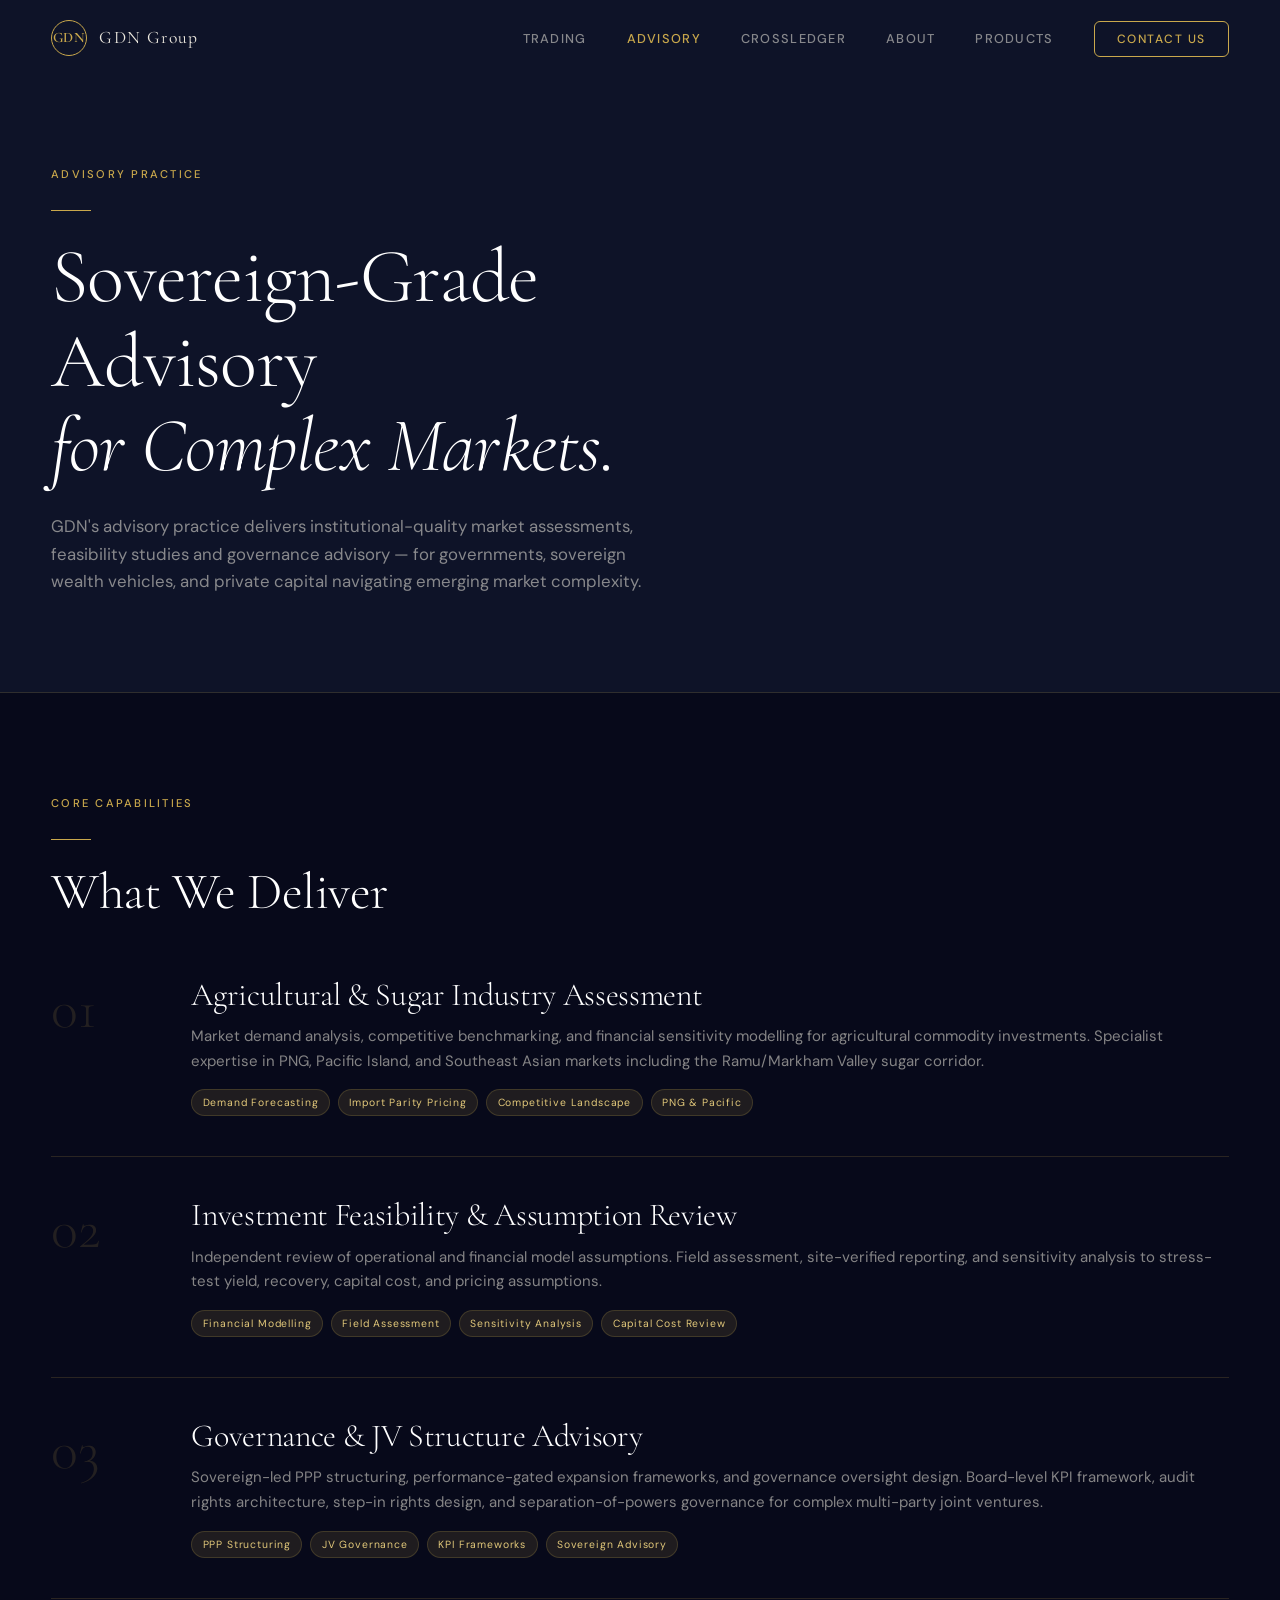
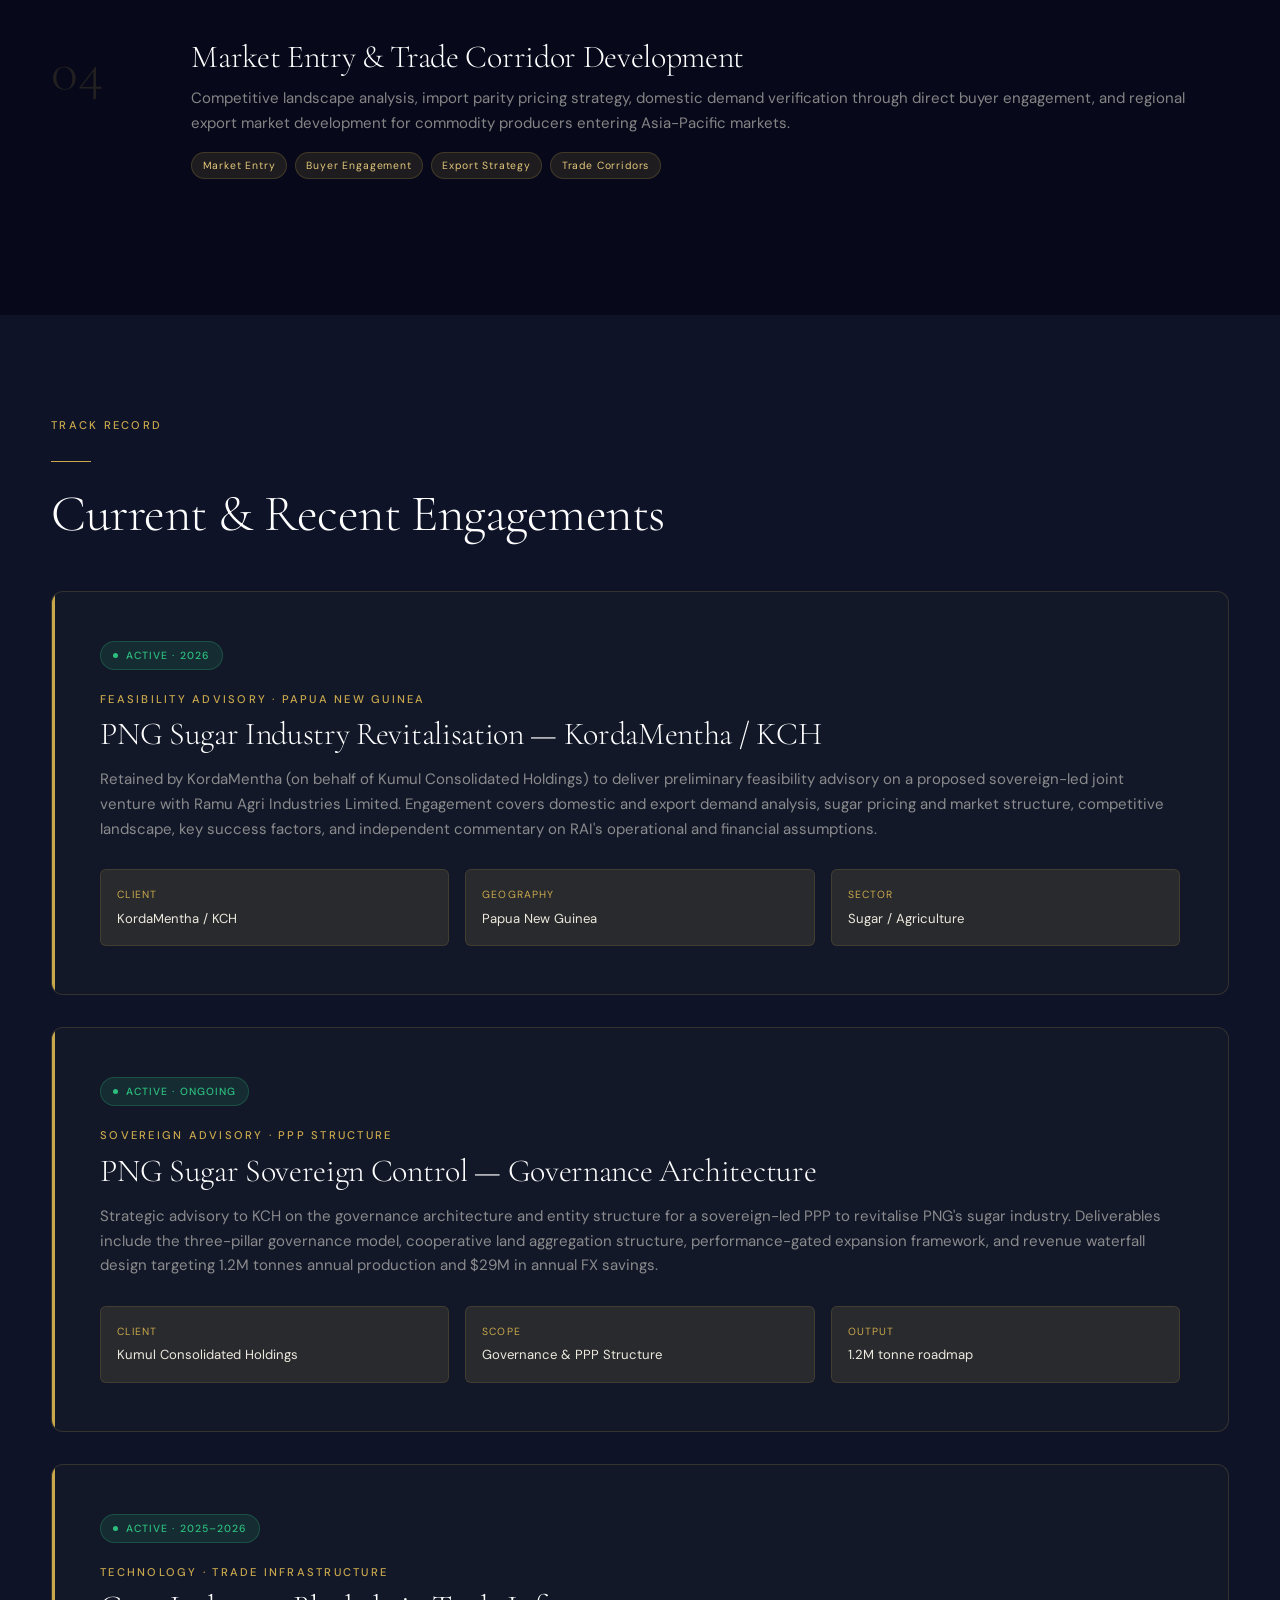
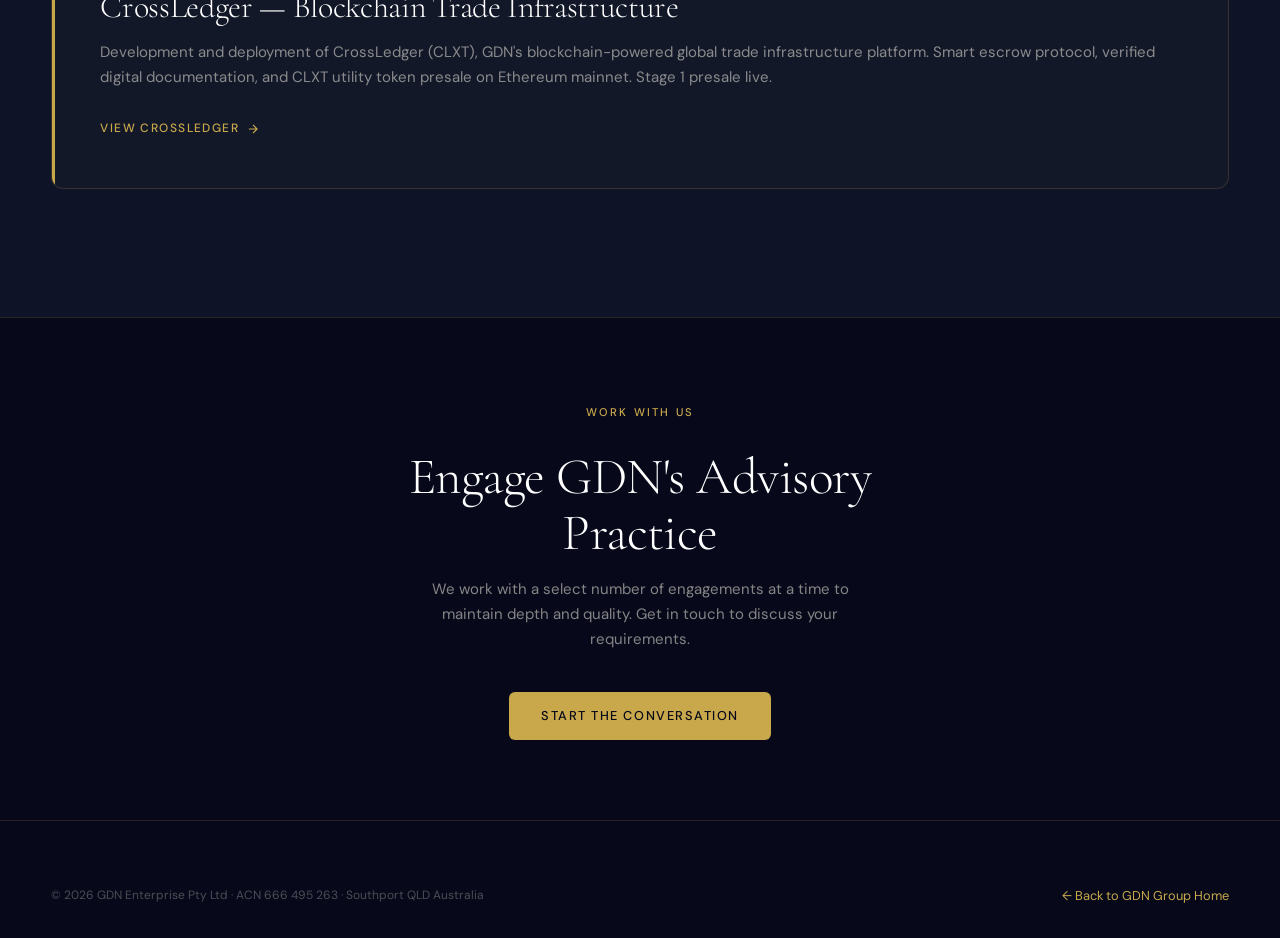
==== pages/advisory.html @ 96ab4cd5 "Add files via upload" ====
<!DOCTYPE html>
<html lang="en">
<head>
  <meta charset="UTF-8" />
  <meta name="viewport" content="width=device-width, initial-scale=1.0" />
  <title>Strategic Advisory — GDN Group</title>
  <meta name="description" content="GDN Group's strategic advisory practice delivers sovereign-grade feasibility, market assessment and investment advisory for governments, institutions and private capital." />
  <link rel="stylesheet" href="../css/style.css" />
  <link rel="preconnect" href="https://fonts.googleapis.com" />
  <style>
    .page-hero { padding: 10rem 0 6rem; background: var(--navy-mid); border-bottom: 1px solid var(--border); }
    .case-card { background: var(--navy-card); border: 1px solid var(--border); border-radius: var(--radius-lg); padding: 3rem; position: relative; overflow: hidden; margin-bottom: 2rem; }
    .case-card::before { content:''; position:absolute; top:0; left:0; bottom:0; width:3px; background:var(--gold); }
    .case-status { display:inline-flex; align-items:center; gap:0.5rem; padding:0.3rem 0.75rem; border-radius:20px; font-size:0.65rem; font-weight:500; letter-spacing:0.1em; text-transform:uppercase; margin-bottom:1.25rem; }
    .status-active { background:rgba(45,191,126,0.12); border:1px solid rgba(45,191,126,0.25); color:#2DBF7E; }
    .status-active::before { content:''; width:5px; height:5px; background:#2DBF7E; border-radius:50%; }
    .capability-row { display:grid; grid-template-columns:100px 1fr; gap:2.5rem; align-items:start; padding:2.5rem 0; border-bottom:1px solid var(--border); }
    .capability-row:last-child { border-bottom:none; }
    .cap-num { font-family:'Cormorant Garamond',serif; font-size:3.5rem; color:rgba(201,168,76,0.15); line-height:1; font-weight:300; padding-top:4px; }
    .mini-stat { background:var(--gold-dim); border:1px solid rgba(201,168,76,0.15); border-radius:var(--radius); padding:1rem; }
    .mini-stat-label { font-size:0.65rem; letter-spacing:0.1em; text-transform:uppercase; color:var(--gold); margin-bottom:0.25rem; }
    .mini-stat-val { font-size:0.82rem; color:var(--cream); }
  </style>
</head>
<body>

<nav class="nav scrolled">
  <div class="nav-inner">
    <a href="../index.html" class="nav-logo">
      <div class="nav-logo-mark">GDN</div>
      <span class="nav-logo-text">GDN Group</span>
    </a>
    <ul class="nav-links">
      <li><a href="../index.html#trading">Trading</a></li>
      <li><a href="advisory.html" class="active">Advisory</a></li>
      <li><a href="../index.html#crossledger">CrossLedger</a></li>
      <li><a href="../index.html#about">About</a></li>
      <li><a href="trading.html">Products</a></li>
      <li><a href="../index.html#contact" class="nav-cta">Contact Us</a></li>
    </ul>
    <button class="nav-mobile-toggle" aria-label="Menu"><span></span><span></span><span></span></button>
  </div>
</nav>

<div class="page-hero">
  <div class="container">
    <span class="label">Advisory Practice</span>
    <div class="gold-line"></div>
    <h1 style="color:white; max-width:750px;">Sovereign-Grade Advisory<br><em>for Complex Markets.</em></h1>
    <p style="max-width:620px; margin-top:1.5rem; font-size:1.05rem;">GDN's advisory practice delivers institutional-quality market assessments, feasibility studies and governance advisory — for governments, sovereign wealth vehicles, and private capital navigating emerging market complexity.</p>
  </div>
</div>

<main>

<section style="padding:6rem 0;">
  <div class="container">
    <div class="section-header fade-up" style="margin-bottom:1rem;">
      <span class="label">Core Capabilities</span>
      <div class="gold-line"></div>
      <h2 style="color:white;">What We Deliver</h2>
    </div>
    <div class="fade-up">
      <div class="capability-row">
        <div class="cap-num">01</div>
        <div>
          <h3 style="color:white; margin-bottom:0.75rem;">Agricultural &amp; Sugar Industry Assessment</h3>
          <p style="margin-bottom:1rem;">Market demand analysis, competitive benchmarking, and financial sensitivity modelling for agricultural commodity investments. Specialist expertise in PNG, Pacific Island, and Southeast Asian markets including the Ramu/Markham Valley sugar corridor.</p>
          <div style="display:flex; flex-wrap:wrap; gap:0.5rem;">
            <span class="credential-tag">Demand Forecasting</span>
            <span class="credential-tag">Import Parity Pricing</span>
            <span class="credential-tag">Competitive Landscape</span>
            <span class="credential-tag">PNG &amp; Pacific</span>
          </div>
        </div>
      </div>
      <div class="capability-row">
        <div class="cap-num">02</div>
        <div>
          <h3 style="color:white; margin-bottom:0.75rem;">Investment Feasibility &amp; Assumption Review</h3>
          <p style="margin-bottom:1rem;">Independent review of operational and financial model assumptions. Field assessment, site-verified reporting, and sensitivity analysis to stress-test yield, recovery, capital cost, and pricing assumptions.</p>
          <div style="display:flex; flex-wrap:wrap; gap:0.5rem;">
            <span class="credential-tag">Financial Modelling</span>
            <span class="credential-tag">Field Assessment</span>
            <span class="credential-tag">Sensitivity Analysis</span>
            <span class="credential-tag">Capital Cost Review</span>
          </div>
        </div>
      </div>
      <div class="capability-row">
        <div class="cap-num">03</div>
        <div>
          <h3 style="color:white; margin-bottom:0.75rem;">Governance &amp; JV Structure Advisory</h3>
          <p style="margin-bottom:1rem;">Sovereign-led PPP structuring, performance-gated expansion frameworks, and governance oversight design. Board-level KPI framework, audit rights architecture, step-in rights design, and separation-of-powers governance for complex multi-party joint ventures.</p>
          <div style="display:flex; flex-wrap:wrap; gap:0.5rem;">
            <span class="credential-tag">PPP Structuring</span>
            <span class="credential-tag">JV Governance</span>
            <span class="credential-tag">KPI Frameworks</span>
            <span class="credential-tag">Sovereign Advisory</span>
          </div>
        </div>
      </div>
      <div class="capability-row">
        <div class="cap-num">04</div>
        <div>
          <h3 style="color:white; margin-bottom:0.75rem;">Market Entry &amp; Trade Corridor Development</h3>
          <p style="margin-bottom:1rem;">Competitive landscape analysis, import parity pricing strategy, domestic demand verification through direct buyer engagement, and regional export market development for commodity producers entering Asia-Pacific markets.</p>
          <div style="display:flex; flex-wrap:wrap; gap:0.5rem;">
            <span class="credential-tag">Market Entry</span>
            <span class="credential-tag">Buyer Engagement</span>
            <span class="credential-tag">Export Strategy</span>
            <span class="credential-tag">Trade Corridors</span>
          </div>
        </div>
      </div>
    </div>
  </div>
</section>

<section style="background:var(--navy-mid); padding:6rem 0;">
  <div class="container">
    <div class="section-header fade-up" style="margin-bottom:3rem;">
      <span class="label">Track Record</span>
      <div class="gold-line"></div>
      <h2 style="color:white;">Current &amp; Recent Engagements</h2>
    </div>

    <div class="case-card fade-up">
      <span class="case-status status-active">Active · 2026</span>
      <span class="label" style="display:block; margin-bottom:0.5rem;">Feasibility Advisory · Papua New Guinea</span>
      <h3 style="color:white; margin-bottom:1rem;">PNG Sugar Industry Revitalisation — KordaMentha / KCH</h3>
      <p style="margin-bottom:1.75rem;">Retained by KordaMentha (on behalf of Kumul Consolidated Holdings) to deliver preliminary feasibility advisory on a proposed sovereign-led joint venture with Ramu Agri Industries Limited. Engagement covers domestic and export demand analysis, sugar pricing and market structure, competitive landscape, key success factors, and independent commentary on RAI's operational and financial assumptions.</p>
      <div style="display:grid; grid-template-columns:repeat(3,1fr); gap:1rem;">
        <div class="mini-stat"><div class="mini-stat-label">Client</div><div class="mini-stat-val">KordaMentha / KCH</div></div>
        <div class="mini-stat"><div class="mini-stat-label">Geography</div><div class="mini-stat-val">Papua New Guinea</div></div>
        <div class="mini-stat"><div class="mini-stat-label">Sector</div><div class="mini-stat-val">Sugar / Agriculture</div></div>
      </div>
    </div>

    <div class="case-card fade-up fade-up-delay-1">
      <span class="case-status status-active">Active · Ongoing</span>
      <span class="label" style="display:block; margin-bottom:0.5rem;">Sovereign Advisory · PPP Structure</span>
      <h3 style="color:white; margin-bottom:1rem;">PNG Sugar Sovereign Control — Governance Architecture</h3>
      <p style="margin-bottom:1.75rem;">Strategic advisory to KCH on the governance architecture and entity structure for a sovereign-led PPP to revitalise PNG's sugar industry. Deliverables include the three-pillar governance model, cooperative land aggregation structure, performance-gated expansion framework, and revenue waterfall design targeting 1.2M tonnes annual production and $29M in annual FX savings.</p>
      <div style="display:grid; grid-template-columns:repeat(3,1fr); gap:1rem;">
        <div class="mini-stat"><div class="mini-stat-label">Client</div><div class="mini-stat-val">Kumul Consolidated Holdings</div></div>
        <div class="mini-stat"><div class="mini-stat-label">Scope</div><div class="mini-stat-val">Governance &amp; PPP Structure</div></div>
        <div class="mini-stat"><div class="mini-stat-label">Output</div><div class="mini-stat-val">1.2M tonne roadmap</div></div>
      </div>
    </div>

    <div class="case-card fade-up fade-up-delay-2">
      <span class="case-status status-active">Active · 2025–2026</span>
      <span class="label" style="display:block; margin-bottom:0.5rem;">Technology · Trade Infrastructure</span>
      <h3 style="color:white; margin-bottom:1rem;">CrossLedger — Blockchain Trade Infrastructure</h3>
      <p style="margin-bottom:1.5rem;">Development and deployment of CrossLedger (CLXT), GDN's blockchain-powered global trade infrastructure platform. Smart escrow protocol, verified digital documentation, and CLXT utility token presale on Ethereum mainnet. Stage 1 presale live.</p>
      <a href="crossledger.html" class="pillar-link">View CrossLedger <svg width="14" height="14" viewBox="0 0 24 24" fill="none" stroke="currentColor" stroke-width="2"><path d="M5 12h14M12 5l7 7-7 7"/></svg></a>
    </div>
  </div>
</section>

<section style="padding:5rem 0; text-align:center; border-top:1px solid var(--border);">
  <div class="container">
    <span class="label fade-up">Work With Us</span>
    <h2 style="color:white; margin:1.5rem auto 1rem; max-width:540px;" class="fade-up">Engage GDN's Advisory Practice</h2>
    <p style="max-width:480px; margin:0 auto 2.5rem;" class="fade-up">We work with a select number of engagements at a time to maintain depth and quality. Get in touch to discuss your requirements.</p>
    <a href="../index.html#contact" class="btn btn-gold fade-up">Start the Conversation</a>
  </div>
</section>

</main>

<footer class="footer">
  <div class="container">
    <div class="footer-bottom" style="padding-top:0; border-top:none;">
      <div class="footer-legal">© 2026 GDN Enterprise Pty Ltd · ACN 666 495 263 · Southport QLD Australia</div>
      <a href="../index.html" style="color:var(--gold); font-size:0.8rem;">← Back to GDN Group Home</a>
    </div>
  </div>
</footer>

<script src="../js/main.js"></script>
</body>
</html>
---- css/style.css ----
/* ═══════════════════════════════════════════════════
   GDN GROUP — GLOBAL DESIGN SYSTEM
   Premium Dark Institutional Theme
═══════════════════════════════════════════════════ */

@import url('https://fonts.googleapis.com/css2?family=Cormorant+Garamond:ital,wght@0,300;0,400;0,600;0,700;1,300;1,400&family=DM+Sans:wght@300;400;500;600&family=DM+Mono:wght@400;500&display=swap');

/* ─── Variables ─────────────────────────────────── */
:root {
  --navy:       #07091A;
  --navy-mid:   #0E1328;
  --navy-card:  #131829;
  --navy-light: #1C2340;
  --border:     rgba(201,168,76,0.18);
  --gold:       #C9A84C;
  --gold-light: #E2C87A;
  --gold-dim:   rgba(201,168,76,0.12);
  --cream:      #EDE9DF;
  --cream-dim:  rgba(237,233,223,0.55);
  --white:      #FFFFFF;
  --blue-clx:   #2A6FDB;
  --blue-glow:  rgba(42,111,219,0.2);
  --green:      #2DBF7E;
  --text-sm:    0.8125rem;
  --text-base:  0.9375rem;
  --text-lg:    1.125rem;
  --radius:     6px;
  --radius-lg:  12px;
  --transition: 0.3s cubic-bezier(0.4, 0, 0.2, 1);
}

/* ─── Reset ─────────────────────────────────────── */
*, *::before, *::after { box-sizing: border-box; margin: 0; padding: 0; }
html { scroll-behavior: smooth; font-size: 16px; }

body {
  font-family: 'DM Sans', sans-serif;
  background: var(--navy);
  color: var(--cream);
  line-height: 1.65;
  overflow-x: hidden;
  -webkit-font-smoothing: antialiased;
}

/* ─── Typography ─────────────────────────────────── */
h1, h2, h3, h4 {
  font-family: 'Cormorant Garamond', serif;
  font-weight: 300;
  letter-spacing: -0.01em;
  line-height: 1.1;
}
h1 { font-size: clamp(2.8rem, 6vw, 5.5rem); }
h2 { font-size: clamp(2rem, 4vw, 3.2rem); }
h3 { font-size: clamp(1.4rem, 2.5vw, 2rem); }
h4 { font-size: 1.2rem; font-weight: 400; }

p { font-size: var(--text-base); color: var(--cream-dim); }
a { text-decoration: none; color: inherit; }

.label {
  font-size: 0.7rem;
  font-weight: 500;
  letter-spacing: 0.2em;
  text-transform: uppercase;
  color: var(--gold);
  font-family: 'DM Sans', sans-serif;
}

/* ─── Layout ─────────────────────────────────────── */
.container {
  width: min(1200px, 92%);
  margin: 0 auto;
}

section { padding: 7rem 0; }

/* ─── Gold Line Accent ───────────────────────────── */
.gold-line {
  display: block;
  width: 40px;
  height: 1px;
  background: var(--gold);
  margin: 1.5rem 0;
}

/* ─── Navigation ─────────────────────────────────── */
.nav {
  position: fixed;
  top: 0; left: 0; right: 0;
  z-index: 1000;
  padding: 1.25rem 0;
  transition: background var(--transition), padding var(--transition);
}

.nav.scrolled {
  background: rgba(7,9,26,0.96);
  backdrop-filter: blur(20px);
  padding: 0.85rem 0;
  border-bottom: 1px solid var(--border);
}

.nav-inner {
  display: flex;
  align-items: center;
  justify-content: space-between;
  width: min(1200px, 92%);
  margin: 0 auto;
}

.nav-logo {
  display: flex;
  align-items: center;
  gap: 0.75rem;
}

.nav-logo-mark {
  width: 36px;
  height: 36px;
  border: 1.5px solid var(--gold);
  border-radius: 50%;
  display: flex;
  align-items: center;
  justify-content: center;
  font-family: 'Cormorant Garamond', serif;
  font-size: 0.9rem;
  font-weight: 600;
  color: var(--gold);
  letter-spacing: 0.05em;
}

.nav-logo-text {
  font-family: 'Cormorant Garamond', serif;
  font-size: 1.1rem;
  font-weight: 400;
  color: var(--cream);
  letter-spacing: 0.08em;
}

.nav-links {
  display: flex;
  align-items: center;
  gap: 2.5rem;
  list-style: none;
}

.nav-links a {
  font-size: 0.8rem;
  font-weight: 500;
  letter-spacing: 0.1em;
  text-transform: uppercase;
  color: var(--cream-dim);
  transition: color var(--transition);
  position: relative;
}

.nav-links a::after {
  content: '';
  position: absolute;
  bottom: -4px;
  left: 0; right: 0;
  height: 1px;
  background: var(--gold);
  transform: scaleX(0);
  transition: transform var(--transition);
  transform-origin: right;
}

.nav-links a:hover { color: var(--cream); }
.nav-links a:hover::after { transform: scaleX(1); transform-origin: left; }
.nav-links a.active { color: var(--gold); }

.nav-cta {
  padding: 0.55rem 1.4rem;
  border: 1px solid var(--gold);
  color: var(--gold) !important;
  border-radius: var(--radius);
  font-size: 0.75rem !important;
  letter-spacing: 0.12em !important;
  transition: background var(--transition), color var(--transition) !important;
}

.nav-cta:hover {
  background: var(--gold) !important;
  color: var(--navy) !important;
}
.nav-cta::after { display: none !important; }

.nav-mobile-toggle {
  display: none;
  background: none;
  border: none;
  cursor: pointer;
  flex-direction: column;
  gap: 5px;
  padding: 4px;
}

.nav-mobile-toggle span {
  display: block;
  width: 22px;
  height: 1.5px;
  background: var(--cream);
  transition: var(--transition);
}

/* ─── Buttons ─────────────────────────────────────── */
.btn {
  display: inline-flex;
  align-items: center;
  gap: 0.5rem;
  padding: 0.85rem 2rem;
  border-radius: var(--radius);
  font-size: 0.8rem;
  font-weight: 500;
  letter-spacing: 0.12em;
  text-transform: uppercase;
  cursor: pointer;
  border: none;
  transition: all var(--transition);
}

.btn-gold {
  background: var(--gold);
  color: var(--navy);
}
.btn-gold:hover {
  background: var(--gold-light);
  transform: translateY(-2px);
  box-shadow: 0 8px 30px rgba(201,168,76,0.3);
}

.btn-outline {
  background: transparent;
  border: 1px solid var(--border);
  color: var(--cream);
}
.btn-outline:hover {
  border-color: var(--gold);
  color: var(--gold);
}

.btn-clx {
  background: var(--blue-clx);
  color: white;
}
.btn-clx:hover {
  background: #3a7ff0;
  transform: translateY(-2px);
  box-shadow: 0 8px 30px rgba(42,111,219,0.4);
}

/* ─── Cards ───────────────────────────────────────── */
.card {
  background: var(--navy-card);
  border: 1px solid var(--border);
  border-radius: var(--radius-lg);
  padding: 2.5rem;
  transition: border-color var(--transition), transform var(--transition);
}

.card:hover {
  border-color: rgba(201,168,76,0.4);
  transform: translateY(-4px);
}

/* ─── Section Headers ─────────────────────────────── */
.section-header {
  margin-bottom: 4rem;
}

.section-header.center {
  text-align: center;
  display: flex;
  flex-direction: column;
  align-items: center;
}

.section-header.center .gold-line {
  margin: 1.5rem auto;
}

/* ─── Grid ────────────────────────────────────────── */
.grid-2 { display: grid; grid-template-columns: repeat(2, 1fr); gap: 2rem; }
.grid-3 { display: grid; grid-template-columns: repeat(3, 1fr); gap: 2rem; }
.grid-4 { display: grid; grid-template-columns: repeat(4, 1fr); gap: 1.5rem; }

/* ─── Hero ────────────────────────────────────────── */
.hero {
  position: relative;
  min-height: 100vh;
  display: flex;
  align-items: center;
  overflow: hidden;
  padding: 8rem 0 5rem;
}

.hero-bg {
  position: absolute;
  inset: 0;
  background:
    radial-gradient(ellipse 80% 60% at 70% 50%, rgba(201,168,76,0.04) 0%, transparent 60%),
    radial-gradient(ellipse 60% 80% at 20% 80%, rgba(42,111,219,0.05) 0%, transparent 50%),
    var(--navy);
}

.hero-grid {
  position: absolute;
  inset: 0;
  background-image:
    linear-gradient(rgba(201,168,76,0.04) 1px, transparent 1px),
    linear-gradient(90deg, rgba(201,168,76,0.04) 1px, transparent 1px);
  background-size: 80px 80px;
  mask-image: radial-gradient(ellipse at center, rgba(0,0,0,0.4) 0%, transparent 70%);
}

.hero-inner {
  position: relative;
  display: grid;
  grid-template-columns: 1.1fr 1fr;
  gap: 4rem;
  align-items: center;
}

.hero-eyebrow {
  display: flex;
  align-items: center;
  gap: 1rem;
  margin-bottom: 1.5rem;
}

.hero-eyebrow-line {
  width: 30px;
  height: 1px;
  background: var(--gold);
}

.hero h1 {
  margin-bottom: 1.5rem;
  color: var(--white);
}

.hero h1 em {
  font-style: italic;
  color: var(--gold);
}

.hero-desc {
  font-size: 1.05rem;
  line-height: 1.7;
  margin-bottom: 2.5rem;
  max-width: 520px;
}

.hero-actions {
  display: flex;
  gap: 1rem;
  flex-wrap: wrap;
}

.hero-stats {
  display: grid;
  grid-template-columns: repeat(2, 1fr);
  gap: 1.5rem;
}

.hero-stat {
  background: rgba(255,255,255,0.03);
  border: 1px solid var(--border);
  border-radius: var(--radius-lg);
  padding: 1.75rem;
  position: relative;
  overflow: hidden;
}

.hero-stat::before {
  content: '';
  position: absolute;
  top: 0; left: 0;
  width: 100%; height: 2px;
  background: linear-gradient(90deg, var(--gold), transparent);
}

.hero-stat-num {
  font-family: 'Cormorant Garamond', serif;
  font-size: 2.6rem;
  font-weight: 300;
  color: var(--white);
  line-height: 1;
  margin-bottom: 0.4rem;
}

.hero-stat-num span {
  color: var(--gold);
}

.hero-stat-label {
  font-size: 0.75rem;
  letter-spacing: 0.1em;
  text-transform: uppercase;
  color: var(--cream-dim);
}

/* ─── Pillars / Services ──────────────────────────── */
.pillars { background: var(--navy-mid); }

.pillar-card {
  background: var(--navy-card);
  border: 1px solid var(--border);
  border-radius: var(--radius-lg);
  padding: 3rem 2.5rem;
  position: relative;
  overflow: hidden;
  transition: all var(--transition);
  cursor: pointer;
}

.pillar-card::before {
  content: '';
  position: absolute;
  bottom: 0; left: 0; right: 0;
  height: 3px;
  background: var(--gold);
  transform: scaleX(0);
  transition: transform var(--transition);
}

.pillar-card:hover { border-color: rgba(201,168,76,0.35); }
.pillar-card:hover::before { transform: scaleX(1); }
.pillar-card:hover { transform: translateY(-6px); box-shadow: 0 20px 60px rgba(0,0,0,0.4); }

.pillar-icon {
  width: 52px;
  height: 52px;
  border: 1px solid var(--border);
  border-radius: var(--radius);
  display: flex;
  align-items: center;
  justify-content: center;
  margin-bottom: 2rem;
  color: var(--gold);
}

.pillar-num {
  font-family: 'DM Mono', monospace;
  font-size: 0.65rem;
  color: rgba(201,168,76,0.4);
  letter-spacing: 0.15em;
  margin-bottom: 1rem;
  display: block;
}

.pillar-card h3 {
  color: var(--white);
  margin-bottom: 1rem;
  font-size: 1.6rem;
}

.pillar-card p { margin-bottom: 2rem; }

.pillar-link {
  display: inline-flex;
  align-items: center;
  gap: 0.4rem;
  font-size: 0.75rem;
  font-weight: 500;
  letter-spacing: 0.12em;
  text-transform: uppercase;
  color: var(--gold);
  transition: gap var(--transition);
}

.pillar-link:hover { gap: 0.7rem; }

/* ─── Commodities ─────────────────────────────────── */
.commodity-grid {
  display: grid;
  grid-template-columns: repeat(auto-fit, minmax(200px, 1fr));
  gap: 1px;
  background: var(--border);
  border: 1px solid var(--border);
  border-radius: var(--radius-lg);
  overflow: hidden;
}

.commodity-item {
  background: var(--navy-card);
  padding: 2rem 1.75rem;
  transition: background var(--transition);
}

.commodity-item:hover { background: var(--navy-light); }

.commodity-tag {
  font-family: 'DM Mono', monospace;
  font-size: 0.65rem;
  letter-spacing: 0.15em;
  color: var(--gold);
  text-transform: uppercase;
  margin-bottom: 0.5rem;
}

.commodity-name {
  font-family: 'Cormorant Garamond', serif;
  font-size: 1.3rem;
  color: var(--white);
  margin-bottom: 0.4rem;
}

.commodity-desc {
  font-size: 0.8rem;
  color: var(--cream-dim);
}

/* ─── CrossLedger Feature ─────────────────────────── */
.clx-section {
  background: var(--navy-mid);
  position: relative;
  overflow: hidden;
}

.clx-section::before {
  content: '';
  position: absolute;
  inset: 0;
  background:
    radial-gradient(ellipse 70% 70% at 80% 50%, rgba(42,111,219,0.08) 0%, transparent 60%),
    radial-gradient(ellipse 50% 50% at 10% 20%, rgba(201,168,76,0.05) 0%, transparent 50%);
}

.clx-inner {
  position: relative;
  display: grid;
  grid-template-columns: 1fr 1fr;
  gap: 6rem;
  align-items: center;
}

.clx-badge {
  display: inline-flex;
  align-items: center;
  gap: 0.6rem;
  padding: 0.4rem 0.9rem;
  background: rgba(42,111,219,0.15);
  border: 1px solid rgba(42,111,219,0.3);
  border-radius: 20px;
  margin-bottom: 1.5rem;
}

.clx-badge-dot {
  width: 6px;
  height: 6px;
  background: var(--green);
  border-radius: 50%;
  animation: pulse 2s infinite;
}

@keyframes pulse {
  0%, 100% { opacity: 1; box-shadow: 0 0 0 0 rgba(45,191,126,0.5); }
  50% { opacity: 0.8; box-shadow: 0 0 0 6px rgba(45,191,126,0); }
}

.clx-badge-text {
  font-size: 0.7rem;
  font-weight: 500;
  letter-spacing: 0.1em;
  text-transform: uppercase;
  color: #7EB8FF;
}

.clx-section h2 { color: var(--white); }
.clx-section h2 em { font-style: normal; color: #7EB8FF; }

.clx-features {
  margin-top: 2.5rem;
  display: flex;
  flex-direction: column;
  gap: 1rem;
}

.clx-feature {
  display: flex;
  align-items: flex-start;
  gap: 1rem;
}

.clx-feature-icon {
  width: 32px;
  height: 32px;
  background: rgba(42,111,219,0.15);
  border: 1px solid rgba(42,111,219,0.25);
  border-radius: var(--radius);
  display: flex;
  align-items: center;
  justify-content: center;
  flex-shrink: 0;
  color: #7EB8FF;
  margin-top: 2px;
}

.clx-feature-text strong {
  display: block;
  font-size: 0.85rem;
  font-weight: 600;
  color: var(--cream);
  margin-bottom: 0.2rem;
}

.clx-feature-text span {
  font-size: 0.8rem;
  color: var(--cream-dim);
}

.clx-token-card {
  background: rgba(10,14,30,0.8);
  border: 1px solid rgba(42,111,219,0.25);
  border-radius: var(--radius-lg);
  padding: 2.5rem;
  position: relative;
  overflow: hidden;
}

.clx-token-card::before {
  content: '';
  position: absolute;
  top: 0; left: 0; right: 0;
  height: 2px;
  background: linear-gradient(90deg, var(--blue-clx), rgba(42,111,219,0));
}

.clx-token-header {
  display: flex;
  align-items: center;
  gap: 1rem;
  margin-bottom: 2rem;
  padding-bottom: 1.5rem;
  border-bottom: 1px solid rgba(42,111,219,0.15);
}

.clx-logo-box {
  width: 44px;
  height: 44px;
  background: var(--blue-clx);
  border-radius: var(--radius);
  display: flex;
  align-items: center;
  justify-content: center;
  font-family: 'DM Sans', sans-serif;
  font-size: 0.7rem;
  font-weight: 700;
  color: white;
  letter-spacing: 0.05em;
}

.clx-token-name {
  font-family: 'Cormorant Garamond', serif;
  font-size: 1.3rem;
  color: white;
}

.clx-token-sub {
  font-size: 0.75rem;
  color: var(--cream-dim);
}

.clx-metrics {
  display: grid;
  grid-template-columns: repeat(2, 1fr);
  gap: 1rem;
  margin-bottom: 2rem;
}

.clx-metric {
  background: rgba(42,111,219,0.08);
  border: 1px solid rgba(42,111,219,0.15);
  border-radius: var(--radius);
  padding: 1rem;
}

.clx-metric-label {
  font-size: 0.65rem;
  letter-spacing: 0.12em;
  text-transform: uppercase;
  color: var(--cream-dim);
  margin-bottom: 0.35rem;
}

.clx-metric-val {
  font-family: 'Cormorant Garamond', serif;
  font-size: 1.5rem;
  color: white;
}

.clx-progress-wrap { margin-bottom: 1.5rem; }

.clx-progress-label {
  display: flex;
  justify-content: space-between;
  font-size: 0.75rem;
  color: var(--cream-dim);
  margin-bottom: 0.5rem;
}

.clx-progress-bar {
  height: 4px;
  background: rgba(42,111,219,0.15);
  border-radius: 2px;
  overflow: hidden;
}

.clx-progress-fill {
  height: 100%;
  width: 33.33%;
  background: linear-gradient(90deg, var(--blue-clx), #7EB8FF);
  border-radius: 2px;
}

/* ─── Advisory Section ─────────────────────────────── */
.advisory-highlight {
  display: grid;
  grid-template-columns: 1fr 1.3fr;
  gap: 4rem;
  align-items: start;
}

.advisory-feature-img {
  background: var(--navy-card);
  border: 1px solid var(--border);
  border-radius: var(--radius-lg);
  padding: 3rem;
  position: relative;
  overflow: hidden;
}

.advisory-feature-img::before {
  content: '';
  position: absolute;
  top: 0; left: 0; right: 0;
  height: 2px;
  background: linear-gradient(90deg, var(--gold), transparent);
}

.advisory-project {
  margin-bottom: 2rem;
  padding-bottom: 2rem;
  border-bottom: 1px solid var(--border);
}

.advisory-project:last-child {
  margin-bottom: 0;
  padding-bottom: 0;
  border-bottom: none;
}

.advisory-project-tag {
  font-size: 0.65rem;
  letter-spacing: 0.15em;
  text-transform: uppercase;
  color: var(--gold);
  margin-bottom: 0.4rem;
}

.advisory-project-name {
  font-family: 'Cormorant Garamond', serif;
  font-size: 1.3rem;
  color: var(--white);
  margin-bottom: 0.4rem;
}

.advisory-project-desc {
  font-size: 0.8rem;
  color: var(--cream-dim);
}

.advisory-services-list {
  display: flex;
  flex-direction: column;
  gap: 1.5rem;
}

.advisory-service {
  display: flex;
  gap: 1.25rem;
  align-items: flex-start;
}

.advisory-service-num {
  font-family: 'DM Mono', monospace;
  font-size: 0.7rem;
  color: var(--gold);
  padding-top: 4px;
  flex-shrink: 0;
}

.advisory-service h4 {
  font-size: 1rem;
  color: var(--white);
  margin-bottom: 0.3rem;
  font-weight: 500;
}

.advisory-service p { font-size: 0.82rem; }

/* ─── About / Team ─────────────────────────────────── */
.about-section { background: var(--navy-mid); }

.about-inner {
  display: grid;
  grid-template-columns: 1fr 1fr;
  gap: 5rem;
  align-items: center;
}

.about-values {
  display: grid;
  grid-template-columns: repeat(2, 1fr);
  gap: 1px;
  background: var(--border);
  border: 1px solid var(--border);
  border-radius: var(--radius-lg);
  overflow: hidden;
  margin-top: 3rem;
}

.about-value {
  background: var(--navy-card);
  padding: 1.75rem;
}

.about-value h4 {
  font-size: 0.9rem;
  font-weight: 600;
  color: var(--cream);
  margin-bottom: 0.3rem;
  font-family: 'DM Sans', sans-serif;
}

.about-value p { font-size: 0.78rem; }

.team-card {
  background: var(--navy-card);
  border: 1px solid var(--border);
  border-radius: var(--radius-lg);
  padding: 2.5rem;
  margin-bottom: 1.5rem;
  position: relative;
}

.team-card::before {
  content: '';
  position: absolute;
  left: 0; top: 0; bottom: 0;
  width: 3px;
  background: var(--gold);
  border-radius: 3px 0 0 3px;
}

.team-role {
  font-size: 0.7rem;
  letter-spacing: 0.15em;
  text-transform: uppercase;
  color: var(--gold);
  margin-bottom: 0.3rem;
}

.team-name {
  font-family: 'Cormorant Garamond', serif;
  font-size: 1.5rem;
  color: var(--white);
  margin-bottom: 0.75rem;
}

.team-bio { font-size: 0.82rem; }

.team-credentials {
  display: flex;
  flex-wrap: wrap;
  gap: 0.5rem;
  margin-top: 1.25rem;
}

.credential-tag {
  font-size: 0.65rem;
  letter-spacing: 0.08em;
  padding: 0.25rem 0.65rem;
  background: var(--gold-dim);
  border: 1px solid rgba(201,168,76,0.2);
  border-radius: 20px;
  color: var(--gold-light);
}

/* ─── Markets / Presence ───────────────────────────── */
.markets-section {
  padding: 5rem 0;
  border-top: 1px solid var(--border);
  border-bottom: 1px solid var(--border);
}

.markets-scroll {
  display: flex;
  gap: 3rem;
  align-items: center;
  overflow: hidden;
}

.market-item {
  display: flex;
  align-items: center;
  gap: 0.6rem;
  white-space: nowrap;
  opacity: 0.5;
  transition: opacity var(--transition);
}

.market-item:hover { opacity: 1; }

.market-dot {
  width: 4px;
  height: 4px;
  background: var(--gold);
  border-radius: 50%;
}

.market-name {
  font-size: 0.8rem;
  font-weight: 500;
  letter-spacing: 0.08em;
  text-transform: uppercase;
  color: var(--cream);
}

/* ─── Contact ──────────────────────────────────────── */
.contact-section {
  background: var(--navy-mid);
}

.contact-grid {
  display: grid;
  grid-template-columns: 1fr 1.4fr;
  gap: 5rem;
  align-items: start;
}

.contact-info {
  display: flex;
  flex-direction: column;
  gap: 2rem;
  margin-top: 2rem;
}

.contact-item {
  display: flex;
  gap: 1rem;
  align-items: flex-start;
}

.contact-icon {
  width: 36px;
  height: 36px;
  border: 1px solid var(--border);
  border-radius: var(--radius);
  display: flex;
  align-items: center;
  justify-content: center;
  color: var(--gold);
  flex-shrink: 0;
}

.contact-item-label {
  font-size: 0.7rem;
  letter-spacing: 0.12em;
  text-transform: uppercase;
  color: var(--gold);
  margin-bottom: 0.2rem;
}

.contact-item-val {
  font-size: 0.9rem;
  color: var(--cream);
}

.contact-form {
  background: var(--navy-card);
  border: 1px solid var(--border);
  border-radius: var(--radius-lg);
  padding: 3rem;
}

.form-row {
  display: grid;
  grid-template-columns: repeat(2, 1fr);
  gap: 1rem;
  margin-bottom: 1rem;
}

.form-group { margin-bottom: 1rem; }

.form-group label {
  display: block;
  font-size: 0.7rem;
  letter-spacing: 0.1em;
  text-transform: uppercase;
  color: var(--cream-dim);
  margin-bottom: 0.5rem;
}

.form-group input,
.form-group select,
.form-group textarea {
  width: 100%;
  background: rgba(255,255,255,0.04);
  border: 1px solid var(--border);
  border-radius: var(--radius);
  padding: 0.85rem 1rem;
  color: var(--cream);
  font-family: 'DM Sans', sans-serif;
  font-size: 0.875rem;
  transition: border-color var(--transition);
  outline: none;
}

.form-group input:focus,
.form-group select:focus,
.form-group textarea:focus {
  border-color: var(--gold);
}

.form-group textarea { resize: vertical; min-height: 120px; }

.form-group select option { background: var(--navy-card); }

/* ─── Footer ───────────────────────────────────────── */
.footer {
  background: var(--navy);
  border-top: 1px solid var(--border);
  padding: 4rem 0 2rem;
}

.footer-grid {
  display: grid;
  grid-template-columns: 2fr 1fr 1fr 1fr;
  gap: 3rem;
  margin-bottom: 3rem;
}

.footer-brand p {
  font-size: 0.82rem;
  margin-top: 1rem;
  max-width: 280px;
  line-height: 1.7;
}

.footer-heading {
  font-size: 0.7rem;
  letter-spacing: 0.15em;
  text-transform: uppercase;
  color: var(--gold);
  margin-bottom: 1.25rem;
}

.footer-links {
  list-style: none;
  display: flex;
  flex-direction: column;
  gap: 0.65rem;
}

.footer-links a {
  font-size: 0.82rem;
  color: var(--cream-dim);
  transition: color var(--transition);
}

.footer-links a:hover { color: var(--gold); }

.footer-bottom {
  display: flex;
  justify-content: space-between;
  align-items: center;
  padding-top: 2rem;
  border-top: 1px solid var(--border);
}

.footer-legal {
  font-size: 0.75rem;
  color: rgba(237,233,223,0.3);
}

.footer-reg {
  display: flex;
  gap: 1.5rem;
}

.footer-reg span {
  font-family: 'DM Mono', monospace;
  font-size: 0.65rem;
  color: rgba(237,233,223,0.25);
  letter-spacing: 0.08em;
}

/* ─── Ticker / Marquee ─────────────────────────────── */
.ticker-wrap {
  overflow: hidden;
  white-space: nowrap;
}

.ticker-content {
  display: inline-flex;
  gap: 4rem;
  animation: ticker 30s linear infinite;
}

@keyframes ticker {
  from { transform: translateX(0); }
  to { transform: translateX(-50%); }
}

/* ─── Animations ────────────────────────────────────── */
.fade-up {
  opacity: 0;
  transform: translateY(30px);
  transition: opacity 0.7s ease, transform 0.7s ease;
}

.fade-up.visible {
  opacity: 1;
  transform: translateY(0);
}

.fade-up-delay-1 { transition-delay: 0.1s; }
.fade-up-delay-2 { transition-delay: 0.2s; }
.fade-up-delay-3 { transition-delay: 0.3s; }

/* ─── Responsive ────────────────────────────────────── */
@media (max-width: 1024px) {
  .hero-inner,
  .clx-inner,
  .advisory-highlight,
  .about-inner,
  .contact-grid { grid-template-columns: 1fr; }

  .hero-inner { gap: 3rem; }
  .clx-inner { gap: 3rem; }
  .advisory-highlight { gap: 3rem; }
  .about-inner { gap: 3rem; }
  .contact-grid { gap: 3rem; }

  .footer-grid { grid-template-columns: 1fr 1fr; }
}

@media (max-width: 768px) {
  section { padding: 5rem 0; }

  .grid-2, .grid-3, .grid-4 { grid-template-columns: 1fr; }
  .hero-stats { grid-template-columns: 1fr 1fr; }
  .form-row { grid-template-columns: 1fr; }
  .footer-grid { grid-template-columns: 1fr; }
  .footer-bottom { flex-direction: column; gap: 1rem; text-align: center; }

  .nav-links { display: none; }
  .nav-mobile-toggle { display: flex; }

  .nav-links.open {
    display: flex;
    flex-direction: column;
    position: fixed;
    top: 0; left: 0; right: 0; bottom: 0;
    background: rgba(7,9,26,0.98);
    align-items: center;
    justify-content: center;
    gap: 2rem;
    z-index: 999;
  }

  .nav-links.open a { font-size: 1.2rem; }

  .clx-metrics { grid-template-columns: 1fr 1fr; }
}
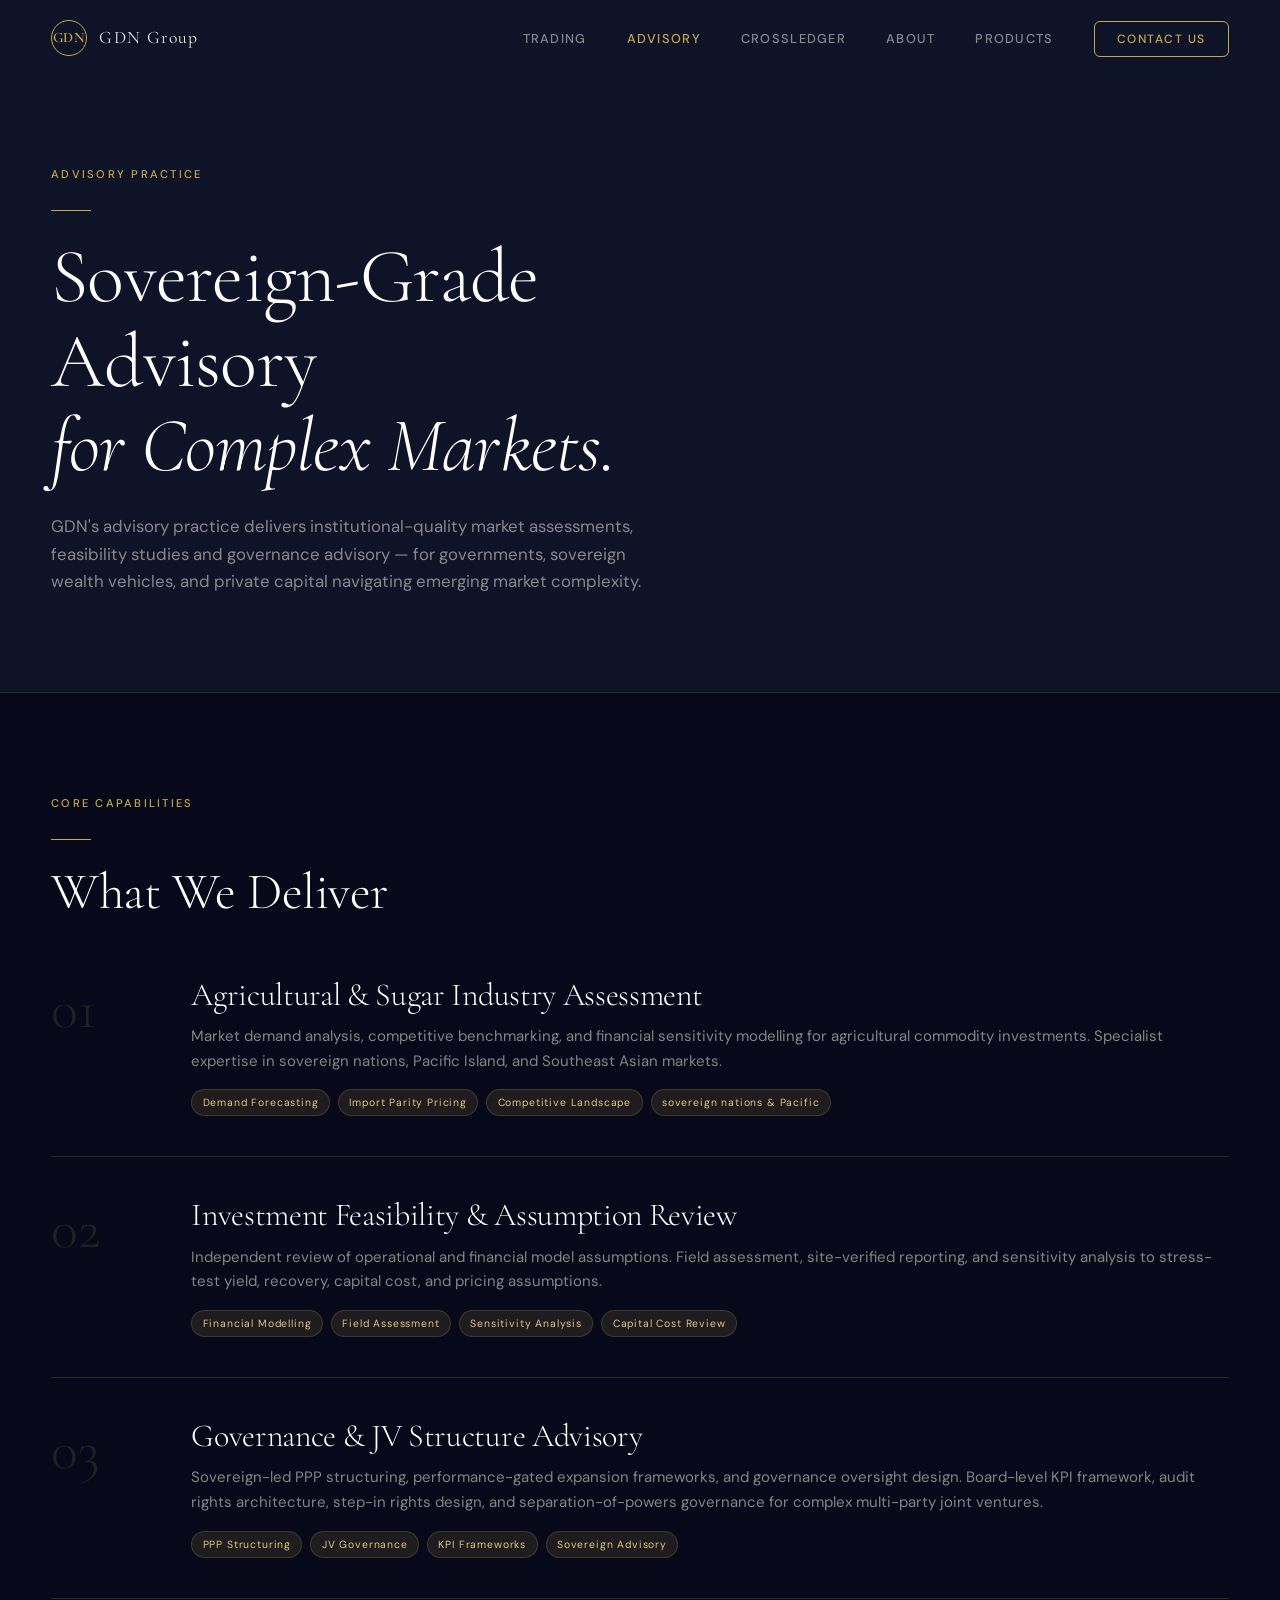
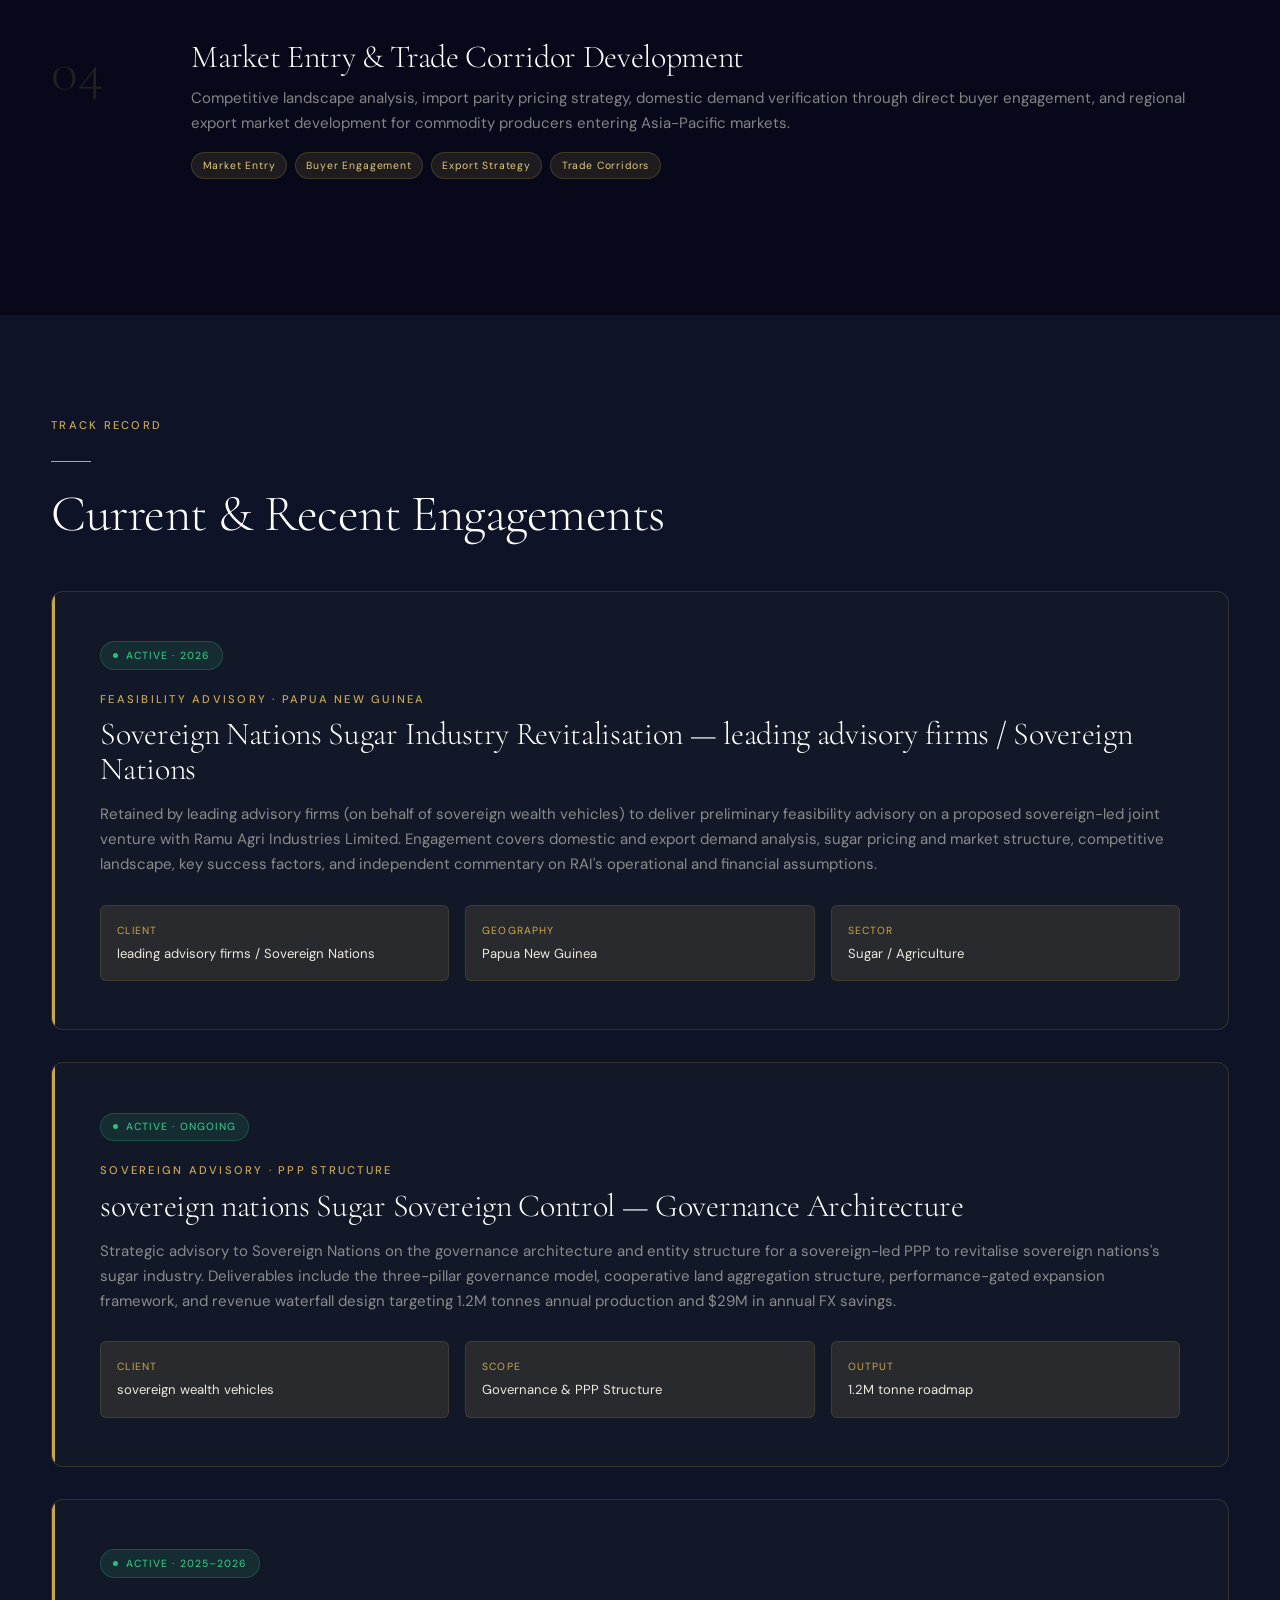
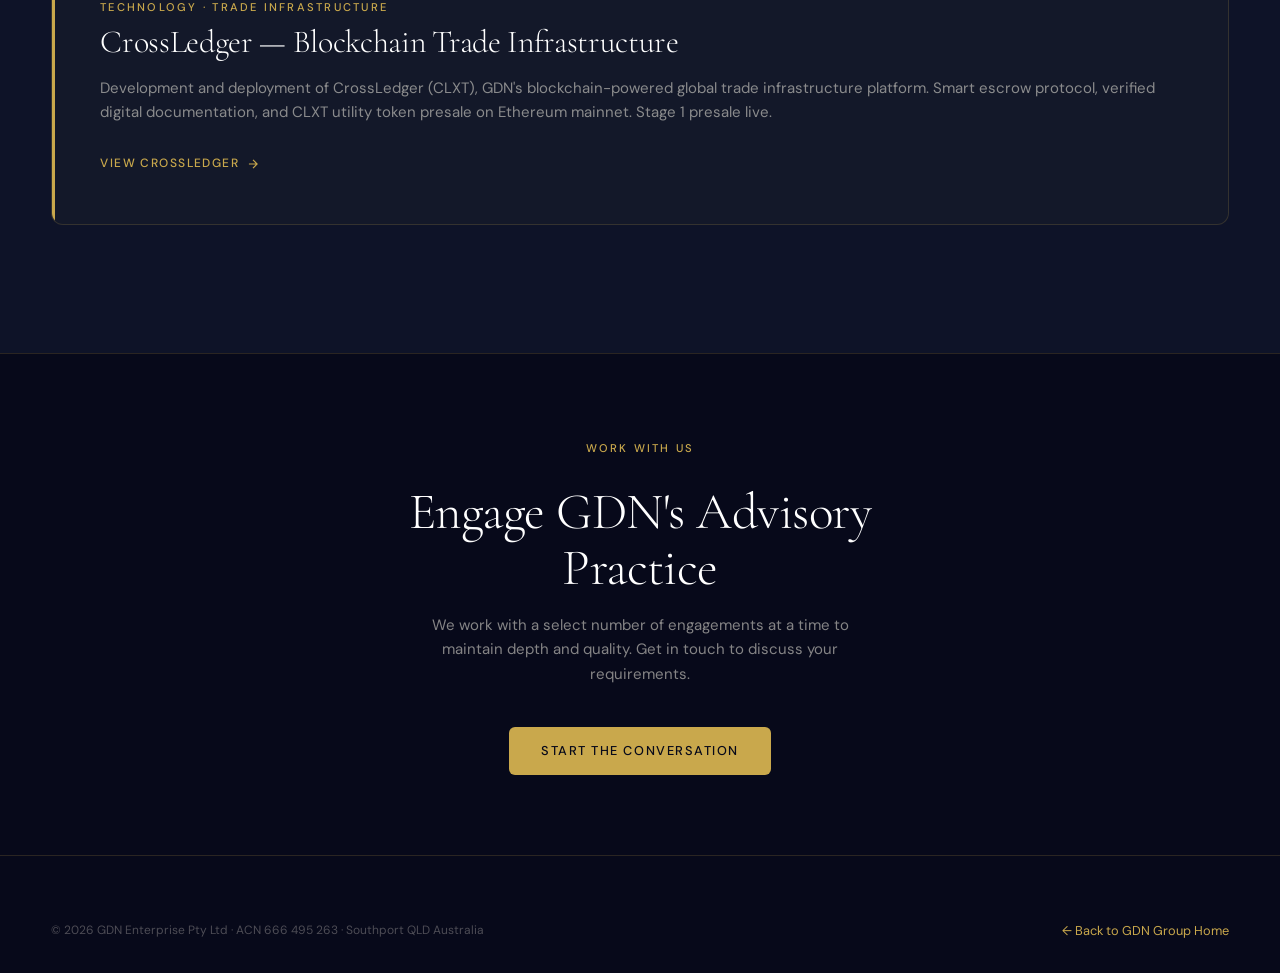
==== commit 333dadcb: "Replace company/country names with generic Pacific Island/sovereign wealth terms across all pages" ====
--- a/pages/advisory.html
+++ b/pages/advisory.html
@@ -65,12 +65,12 @@
         <div class="cap-num">01</div>
         <div>
           <h3 style="color:white; margin-bottom:0.75rem;">Agricultural &amp; Sugar Industry Assessment</h3>
-          <p style="margin-bottom:1rem;">Market demand analysis, competitive benchmarking, and financial sensitivity modelling for agricultural commodity investments. Specialist expertise in PNG, Pacific Island, and Southeast Asian markets including the Ramu/Markham Valley sugar corridor.</p>
+          <p style="margin-bottom:1rem;">Market demand analysis, competitive benchmarking, and financial sensitivity modelling for agricultural commodity investments. Specialist expertise in sovereign nations, Pacific Island, and Southeast Asian markets.</p>
           <div style="display:flex; flex-wrap:wrap; gap:0.5rem;">
             <span class="credential-tag">Demand Forecasting</span>
             <span class="credential-tag">Import Parity Pricing</span>
             <span class="credential-tag">Competitive Landscape</span>
-            <span class="credential-tag">PNG &amp; Pacific</span>
+            <span class="credential-tag">sovereign nations &amp; Pacific</span>
           </div>
         </div>
       </div>
@@ -128,10 +128,10 @@
     <div class="case-card fade-up">
       <span class="case-status status-active">Active · 2026</span>
       <span class="label" style="display:block; margin-bottom:0.5rem;">Feasibility Advisory · Papua New Guinea</span>
-      <h3 style="color:white; margin-bottom:1rem;">PNG Sugar Industry Revitalisation — KordaMentha / KCH</h3>
-      <p style="margin-bottom:1.75rem;">Retained by KordaMentha (on behalf of Kumul Consolidated Holdings) to deliver preliminary feasibility advisory on a proposed sovereign-led joint venture with Ramu Agri Industries Limited. Engagement covers domestic and export demand analysis, sugar pricing and market structure, competitive landscape, key success factors, and independent commentary on RAI's operational and financial assumptions.</p>
+      <h3 style="color:white; margin-bottom:1rem;">Sovereign Nations Sugar Industry Revitalisation — leading advisory firms / Sovereign Nations</h3>
+      <p style="margin-bottom:1.75rem;">Retained by leading advisory firms (on behalf of sovereign wealth vehicles) to deliver preliminary feasibility advisory on a proposed sovereign-led joint venture with Ramu Agri Industries Limited. Engagement covers domestic and export demand analysis, sugar pricing and market structure, competitive landscape, key success factors, and independent commentary on RAI's operational and financial assumptions.</p>
       <div style="display:grid; grid-template-columns:repeat(3,1fr); gap:1rem;">
-        <div class="mini-stat"><div class="mini-stat-label">Client</div><div class="mini-stat-val">KordaMentha / KCH</div></div>
+        <div class="mini-stat"><div class="mini-stat-label">Client</div><div class="mini-stat-val">leading advisory firms / Sovereign Nations</div></div>
         <div class="mini-stat"><div class="mini-stat-label">Geography</div><div class="mini-stat-val">Papua New Guinea</div></div>
         <div class="mini-stat"><div class="mini-stat-label">Sector</div><div class="mini-stat-val">Sugar / Agriculture</div></div>
       </div>
@@ -140,10 +140,10 @@
     <div class="case-card fade-up fade-up-delay-1">
       <span class="case-status status-active">Active · Ongoing</span>
       <span class="label" style="display:block; margin-bottom:0.5rem;">Sovereign Advisory · PPP Structure</span>
-      <h3 style="color:white; margin-bottom:1rem;">PNG Sugar Sovereign Control — Governance Architecture</h3>
-      <p style="margin-bottom:1.75rem;">Strategic advisory to KCH on the governance architecture and entity structure for a sovereign-led PPP to revitalise PNG's sugar industry. Deliverables include the three-pillar governance model, cooperative land aggregation structure, performance-gated expansion framework, and revenue waterfall design targeting 1.2M tonnes annual production and $29M in annual FX savings.</p>
+      <h3 style="color:white; margin-bottom:1rem;">sovereign nations Sugar Sovereign Control — Governance Architecture</h3>
+      <p style="margin-bottom:1.75rem;">Strategic advisory to Sovereign Nations on the governance architecture and entity structure for a sovereign-led PPP to revitalise sovereign nations's sugar industry. Deliverables include the three-pillar governance model, cooperative land aggregation structure, performance-gated expansion framework, and revenue waterfall design targeting 1.2M tonnes annual production and $29M in annual FX savings.</p>
       <div style="display:grid; grid-template-columns:repeat(3,1fr); gap:1rem;">
-        <div class="mini-stat"><div class="mini-stat-label">Client</div><div class="mini-stat-val">Kumul Consolidated Holdings</div></div>
+        <div class="mini-stat"><div class="mini-stat-label">Client</div><div class="mini-stat-val">sovereign wealth vehicles</div></div>
         <div class="mini-stat"><div class="mini-stat-label">Scope</div><div class="mini-stat-val">Governance &amp; PPP Structure</div></div>
         <div class="mini-stat"><div class="mini-stat-label">Output</div><div class="mini-stat-val">1.2M tonne roadmap</div></div>
       </div>
